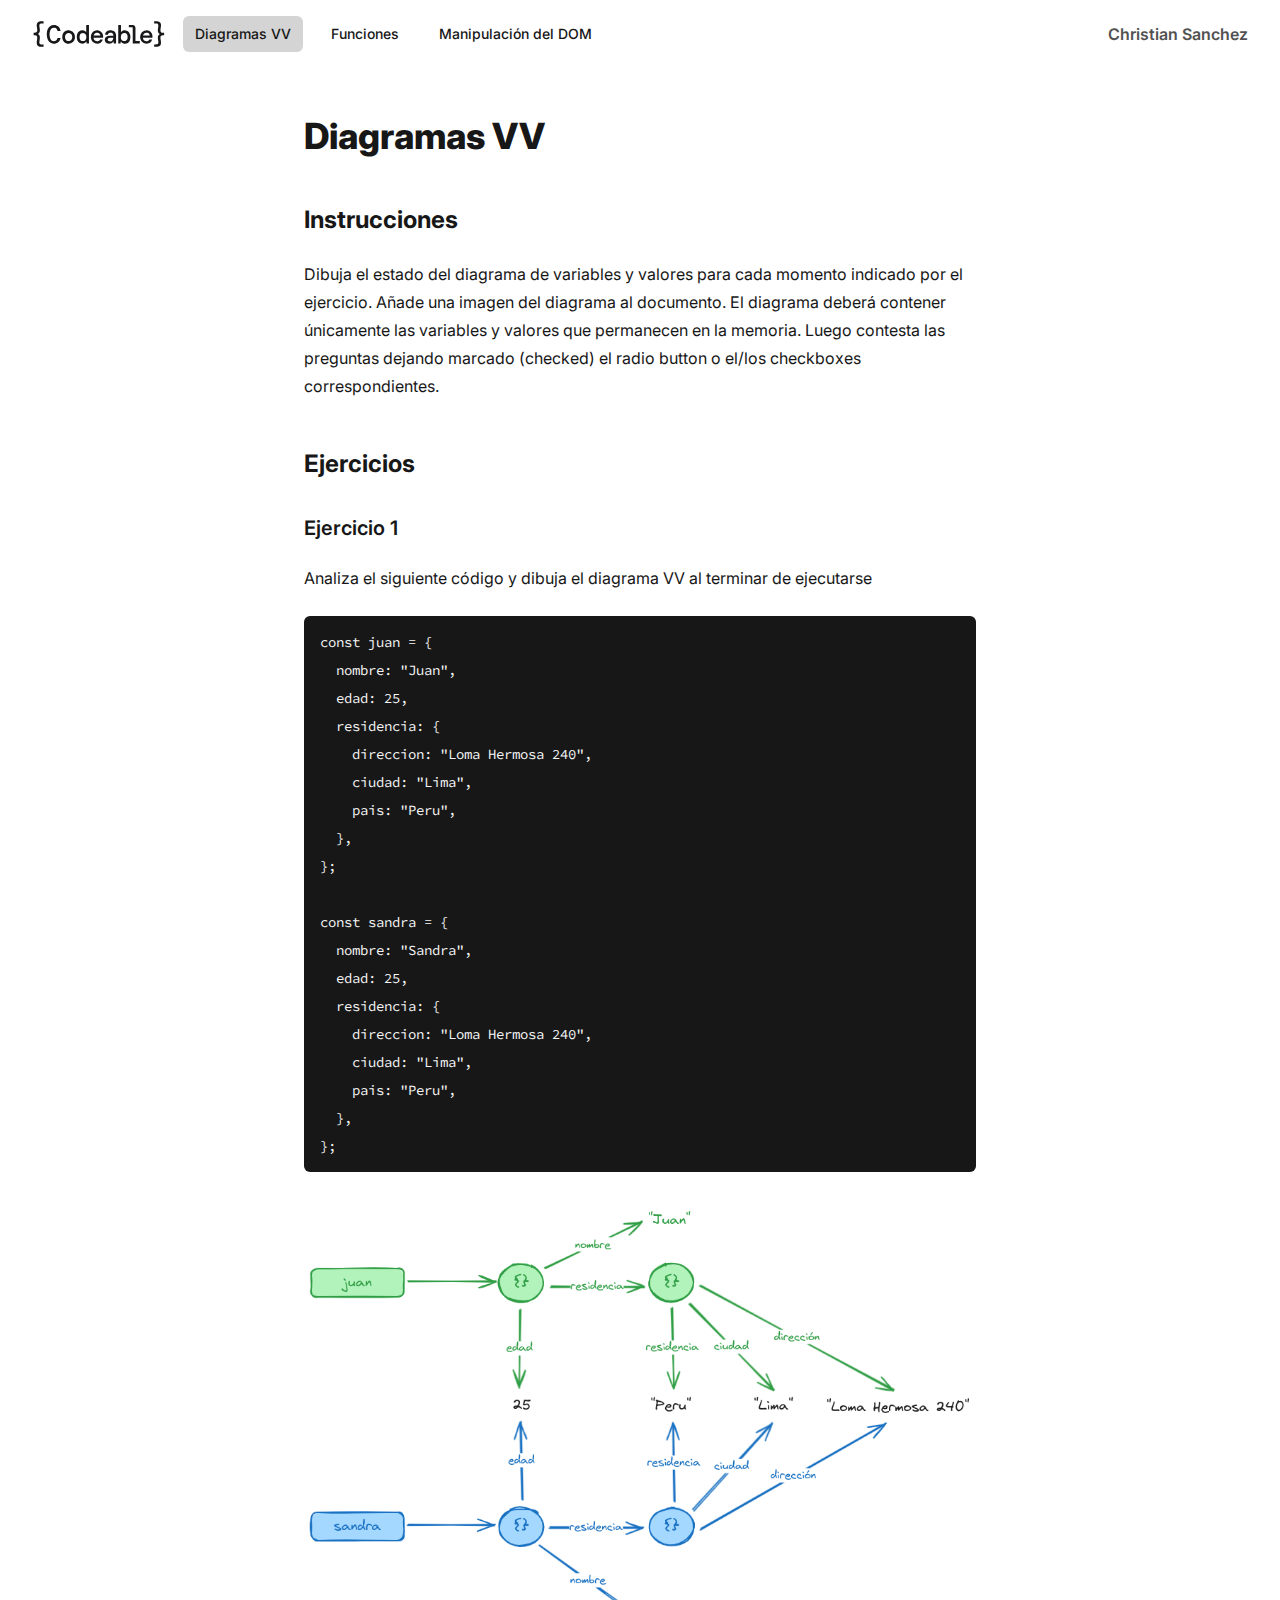
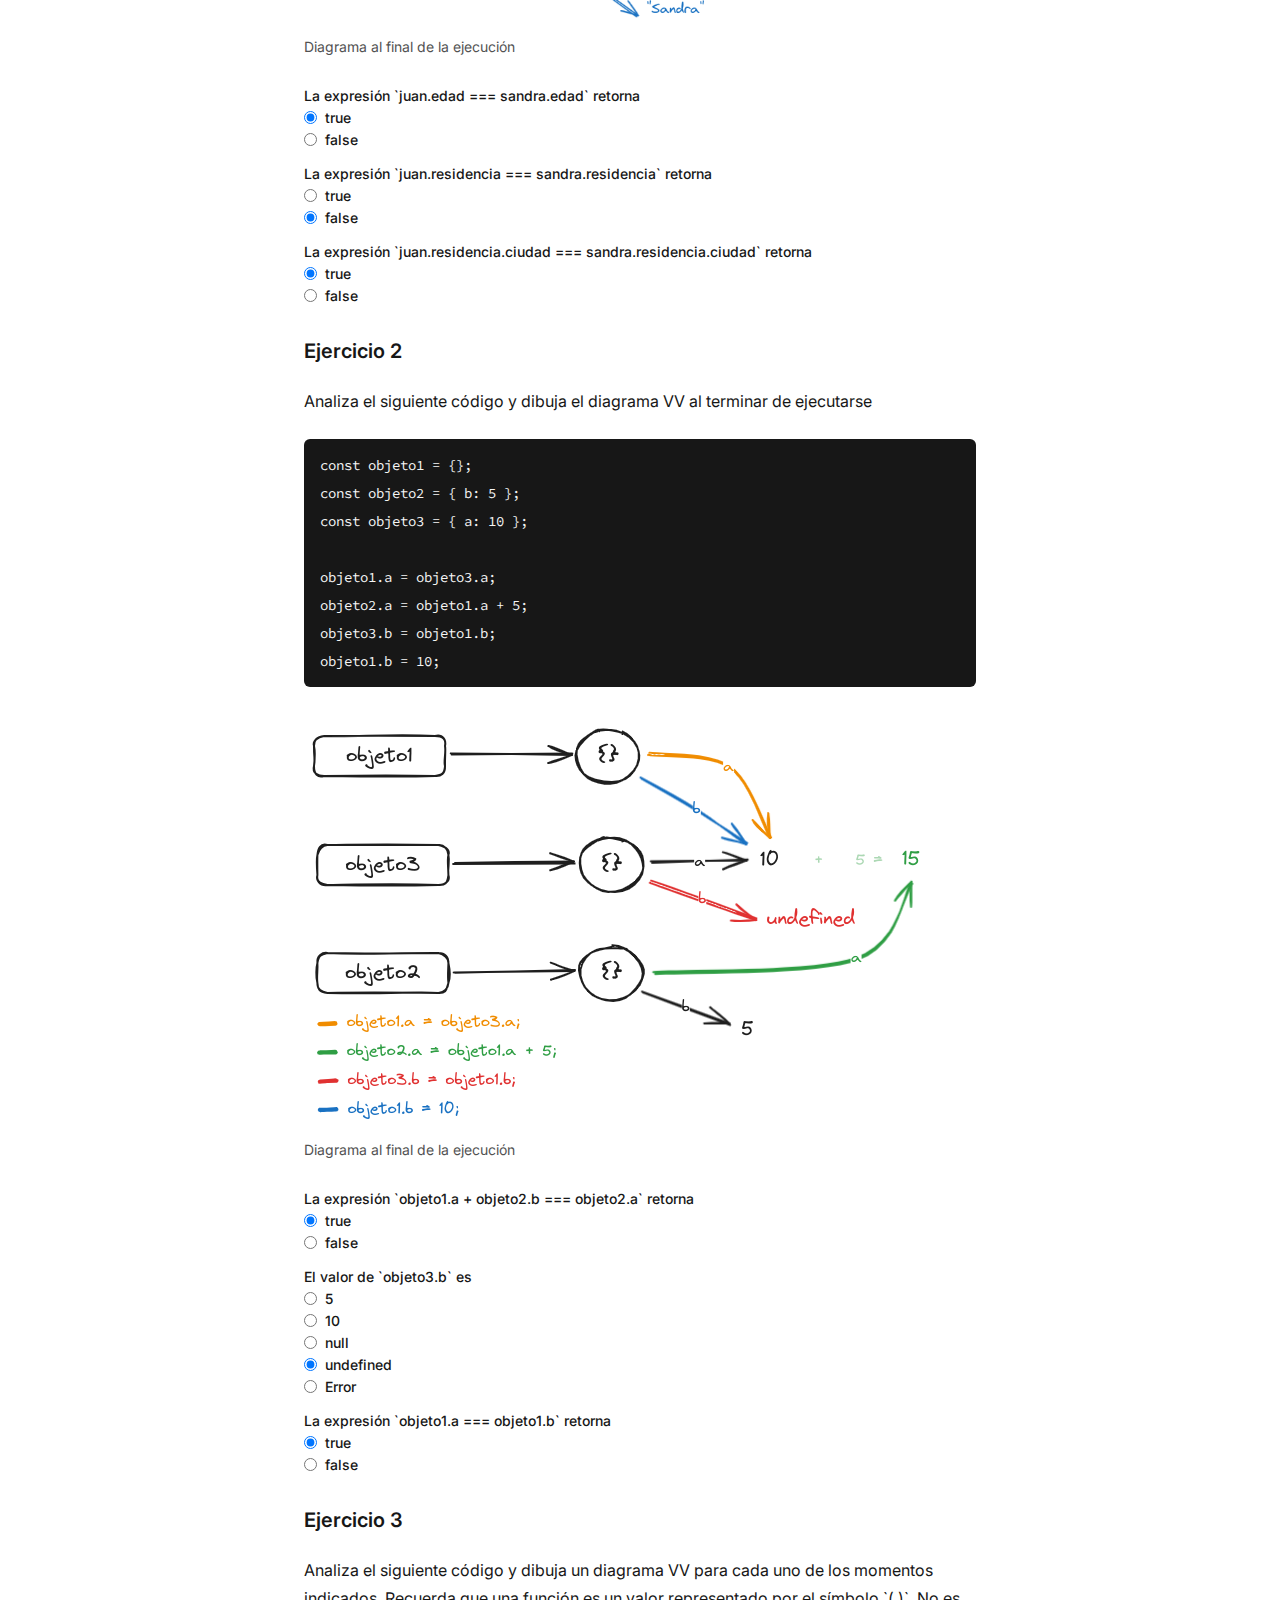
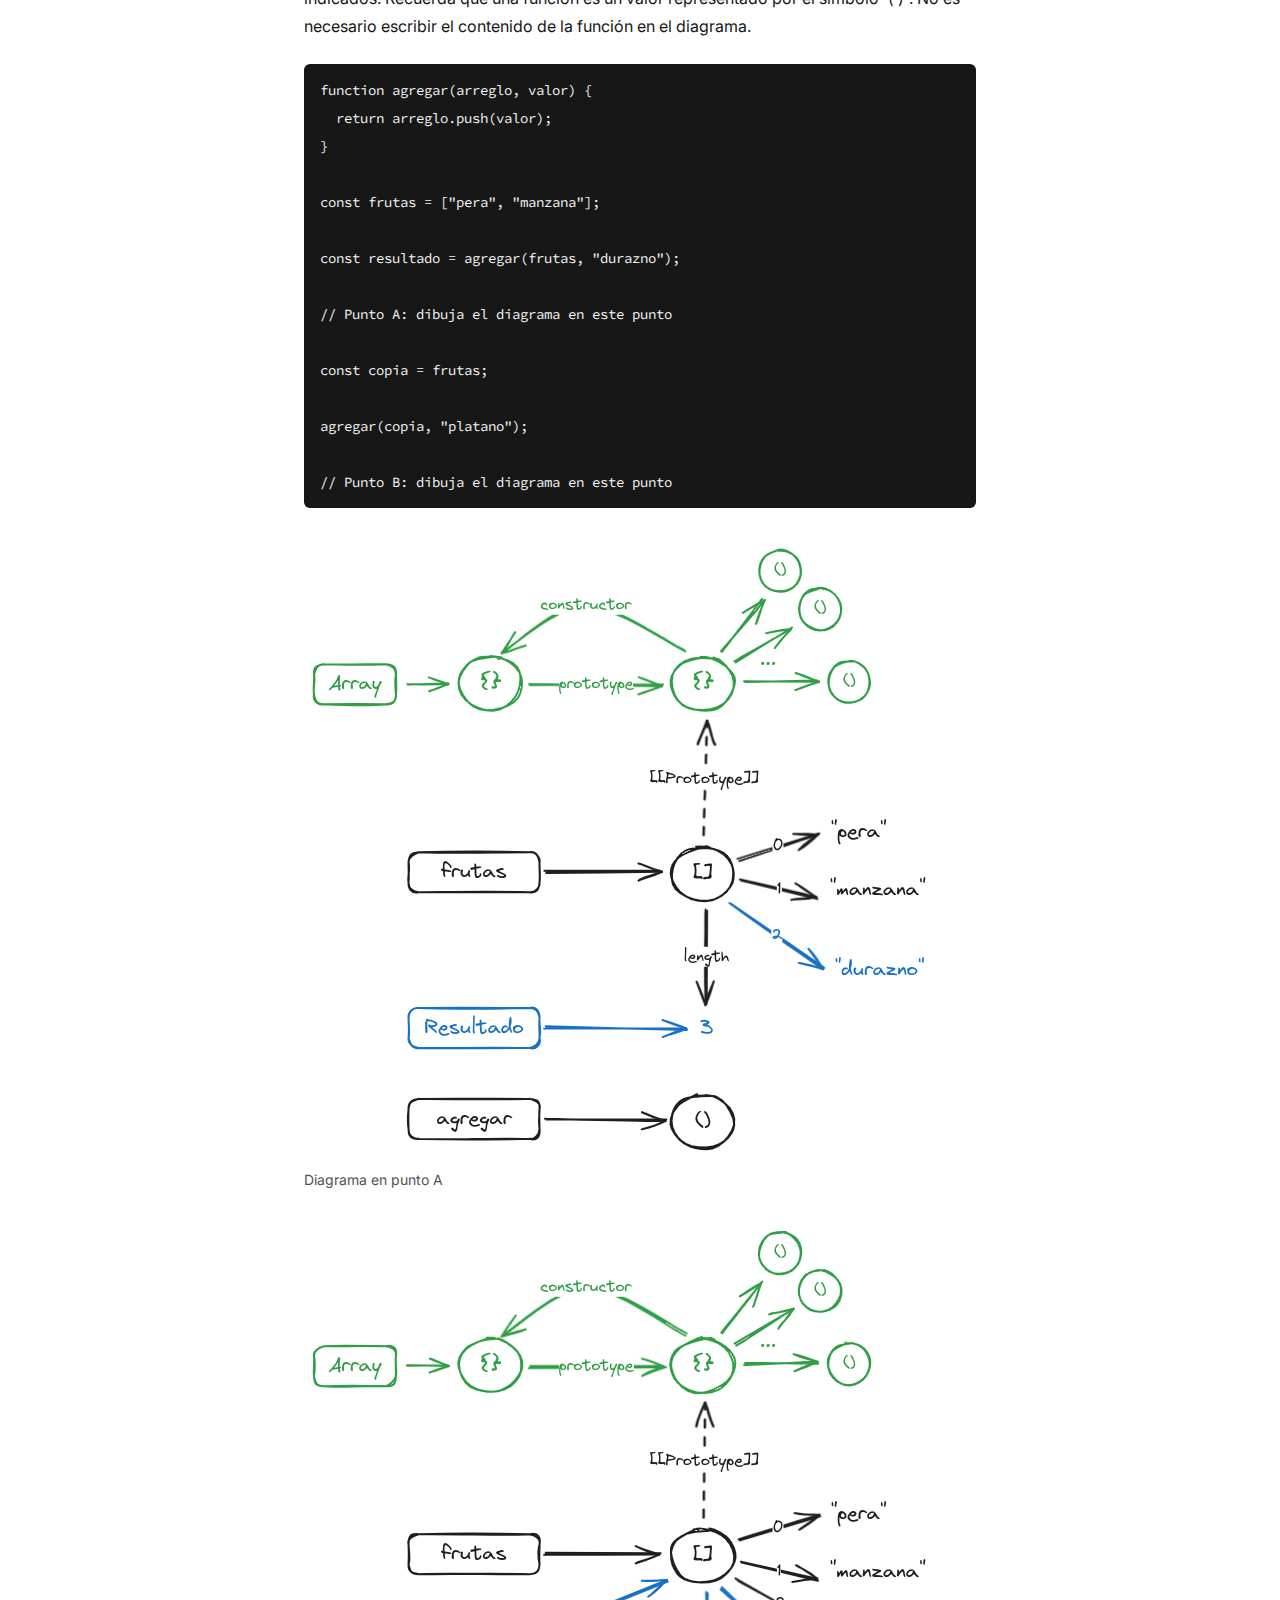
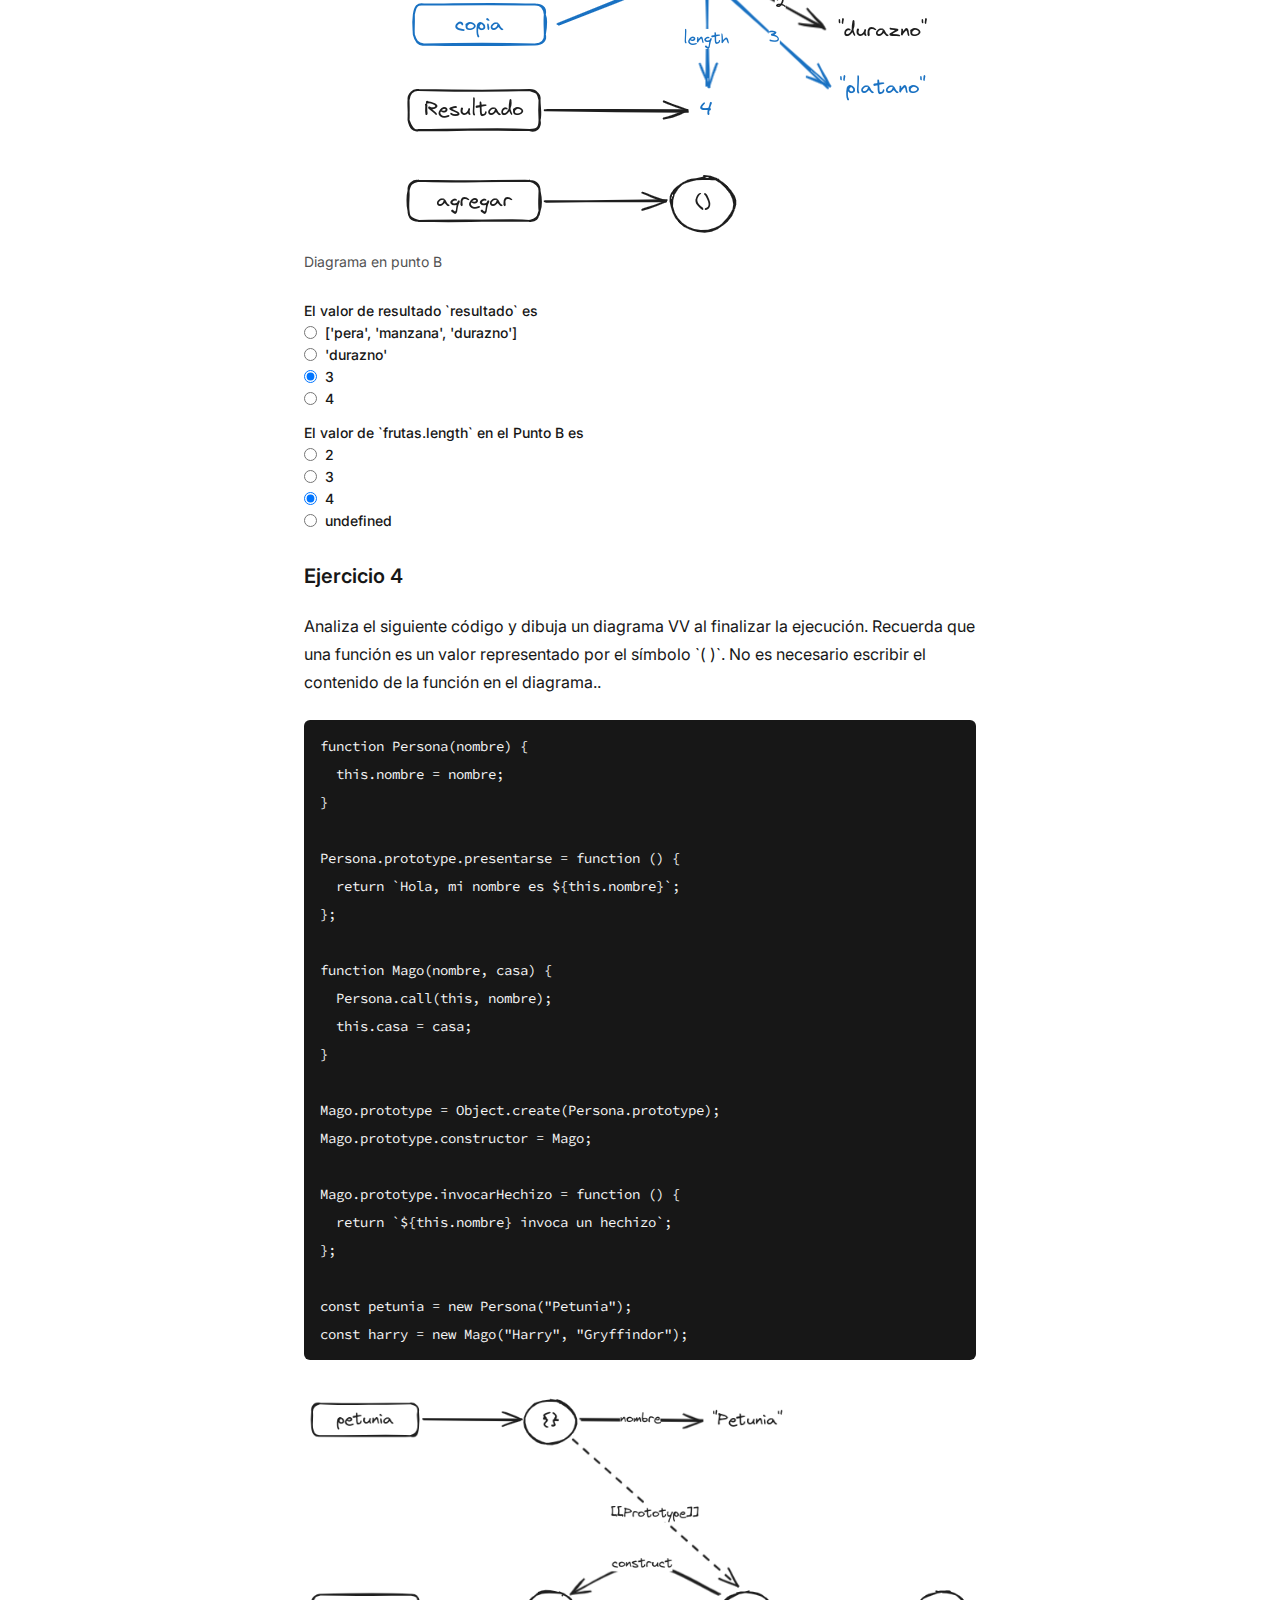
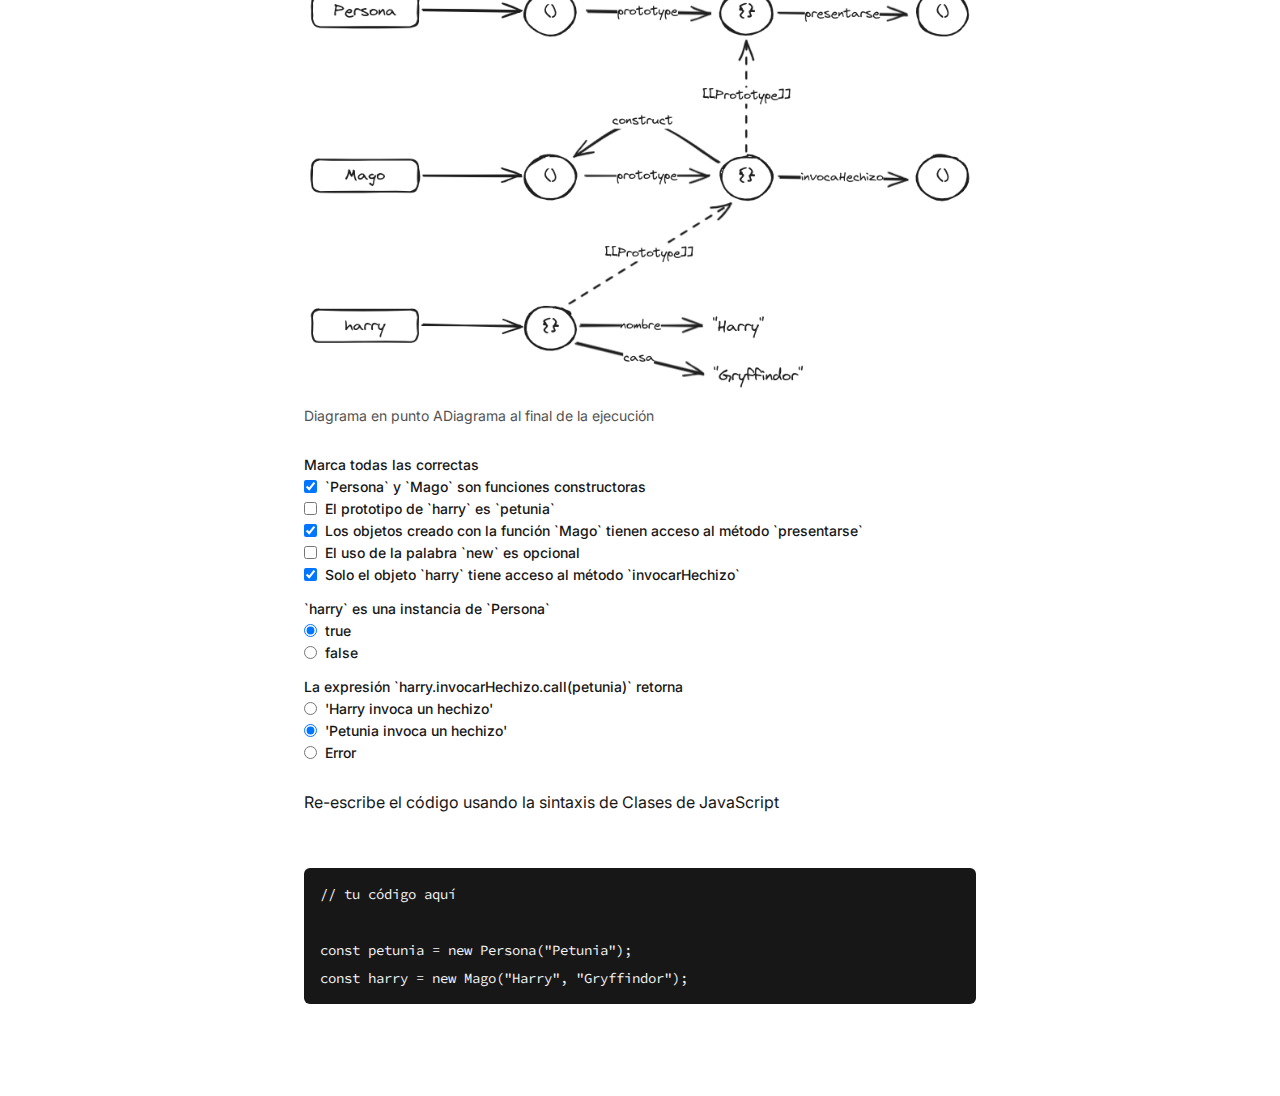
==== diagramas.html @ 8c890bec "html commit" ====
<!DOCTYPE html>
<html lang="es">
  <head>
    <meta charset="UTF-8" />
    <meta name="viewport" content="width=device-width, initial-scale=1.0" />
    <title>Web Fundamentals Evaluation - Diagramas VV</title>
    <link rel="stylesheet" href="/styles/index.css" />
  </head>
  <body>
    <header class="header">
      <div class="header__container container">
        <a href="/index.html">
          <img
            src="assets/images/codeable-logo-sm.svg"
            alt="codeable-logo"
            width="135"
            height="32"
            class="header__logo"
          />
        </a>
        <nav class="navigation">
          <ul>
            <li class="active"><a href="/diagramas.html">Diagramas VV</a></li>
            <li><a href="/funciones.html">Funciones</a></li>
            <li><a href="/dom.html">Manipulación del DOM</a></li>
          </ul>
        </nav>
        <p class="header__name">Christian Sanchez</p>
      </div>
    </header>
    <main class="main">
      <div class="container">
        <div class="content">
          <h1>Diagramas VV</h1>
          <h2>Instrucciones</h2>
          <p>
            Dibuja el estado del diagrama de variables y valores para cada
            momento indicado por el ejercicio. Añade una imagen del diagrama al
            documento. El diagrama deberá contener únicamente las variables y
            valores que permanecen en la memoria. Luego contesta las preguntas
            dejando marcado (checked) el radio button o el/los checkboxes
            correspondientes.
          </p>
          <h2>Ejercicios</h2>
          <h3>Ejercicio 1</h3>
          <p>
            Analiza el siguiente código y dibuja el diagrama VV al terminar de
            ejecutarse
          </p>
          <pre><code>const juan = {
  nombre: "Juan",
  edad: 25,
  residencia: {
    direccion: "Loma Hermosa 240",
    ciudad: "Lima",
    pais: "Peru",
  },
};
  
const sandra = {
  nombre: "Sandra",
  edad: 25,
  residencia: {
    direccion: "Loma Hermosa 240",
    ciudad: "Lima",
    pais: "Peru",
  },
};</code></pre>
          <figure>
            <img src="/assets/images/EV-Ejercicio1.png" alt="ejercicio-1" />
            <figcaption>Diagrama al final de la ejecución</figcaption>
          </figure>
          <div class="form-field">
            <label>La expresión `juan.edad === sandra.edad` retorna</label>
            <div class="check-group">
              <label class="check-item"
                ><input type="radio" value="true" checked />true</label
              >
              <label class="check-item"
                ><input type="radio" value="false" />false</label
              >
            </div>
          </div>
          <div class="form-field">
            <label
              >La expresión `juan.residencia === sandra.residencia`
              retorna</label
            >
            <div class="check-group">
              <label class="check-item"
                ><input type="radio" value="true" />true</label
              >
              <label class="check-item"
                ><input type="radio" value="false" checked />false</label
              >
            </div>
          </div>
          <div class="form-field">
            <label
              >La expresión `juan.residencia.ciudad ===
              sandra.residencia.ciudad` retorna</label
            >
            <div class="check-group">
              <label class="check-item"
                ><input type="radio" value="true" checked />true</label
              >
              <label class="check-item"
                ><input type="radio" value="false" />false</label
              >
            </div>
          </div>
          <h3>Ejercicio 2</h3>
          <p>
            Analiza el siguiente código y dibuja el diagrama VV al terminar de
            ejecutarse
          </p>
          <pre><code>const objeto1 = {};
const objeto2 = { b: 5 };
const objeto3 = { a: 10 };

objeto1.a = objeto3.a;
objeto2.a = objeto1.a + 5;
objeto3.b = objeto1.b;
objeto1.b = 10;</code></pre>
          <figure>
            <img src="/assets/images/EV-Ejercicio2.png" alt="ejercicio-2" />
            <figcaption>Diagrama al final de la ejecución</figcaption>
          </figure>
          <div class="form-field">
            <label
              >La expresión `objeto1.a + objeto2.b === objeto2.a` retorna</label
            >
            <div class="check-group">
              <label class="check-item"
                ><input type="radio" value="true" checked />true</label
              >
              <label class="check-item"
                ><input type="radio" value="false" />false</label
              >
            </div>
          </div>
          <div class="form-field">
            <label>El valor de `objeto3.b` es</label>
            <div class="check-group">
              <label class="check-item"
                ><input type="radio" value="5" />5</label
              >
              <label class="check-item"
                ><input type="radio" value="10" />10</label
              >
              <label class="check-item"
                ><input type="radio" value="null" />null</label
              >
              <label class="check-item"
                ><input
                  type="radio"
                  value="undefined"
                  checked
                />undefined</label
              >
              <label class="check-item"
                ><input type="radio" value="Error" />Error</label
              >
            </div>
          </div>
          <div class="form-field">
            <label>La expresión `objeto1.a === objeto1.b` retorna</label>
            <div class="check-group">
              <label class="check-item"
                ><input type="radio" value="true" checked />true</label
              >
              <label class="check-item"
                ><input type="radio" value="false" />false</label
              >
            </div>
          </div>
          <h3>Ejercicio 3</h3>
          <p>
            Analiza el siguiente código y dibuja un diagrama VV para cada uno de
            los momentos indicados. Recuerda que una función es un valor
            representado por el símbolo `( )`. No es necesario escribir el
            contenido de la función en el diagrama.
          </p>
          <pre><code>function agregar(arreglo, valor) {
  return arreglo.push(valor);
}

const frutas = ["pera", "manzana"];

const resultado = agregar(frutas, "durazno");

// Punto A: dibuja el diagrama en este punto

const copia = frutas;

agregar(copia, "platano");

// Punto B: dibuja el diagrama en este punto</code></pre>
          <figure>
            <img src="/assets/images/EV-Ejercicio3a.png" alt="ejercicio-3a" />
            <figcaption>Diagrama en punto A</figcaption>
          </figure>
          <figure>
            <img src="/assets/images/EV-Ejercicio3b.png" alt="ejercicio-3b" />
            <figcaption>Diagrama en punto B</figcaption>
          </figure>
          <div class="form-field">
            <label>El valor de resultado `resultado` es</label>
            <div class="check-group">
              <label class="check-item"
                ><input type="radio" value="1" />['pera', 'manzana',
                'durazno']</label
              >
              <label class="check-item"
                ><input type="radio" value="2" />'durazno'</label
              >
              <label class="check-item"
                ><input type="radio" value="3" checked />3</label
              >
              <label class="check-item"
                ><input type="radio" value="4" />4</label
              >
            </div>
          </div>
          <div class="form-field">
            <label>El valor de `frutas.length` en el Punto B es</label>
            <div class="check-group">
              <label class="check-item"
                ><input type="radio" value="2" />2</label
              >
              <label class="check-item"
                ><input type="radio" value="3" />3</label
              >
              <label class="check-item"
                ><input type="radio" value="4" checked />4</label
              >
              <label class="check-item"
                ><input type="radio" value="undefined" />undefined</label
              >
            </div>
          </div>
          <h3>Ejercicio 4</h3>
          <p>
            Analiza el siguiente código y dibuja un diagrama VV al finalizar la
            ejecución. Recuerda que una función es un valor representado por el
            símbolo `( )`. No es necesario escribir el contenido de la función
            en el diagrama..
          </p>
          <pre><code>function Persona(nombre) {
  this.nombre = nombre;
}

Persona.prototype.presentarse = function () {
  return `Hola, mi nombre es ${this.nombre}`;
};

function Mago(nombre, casa) {
  Persona.call(this, nombre);
  this.casa = casa;
}

Mago.prototype = Object.create(Persona.prototype);
Mago.prototype.constructor = Mago;

Mago.prototype.invocarHechizo = function () {
  return `${this.nombre} invoca un hechizo`;
};

const petunia = new Persona("Petunia");
const harry = new Mago("Harry", "Gryffindor");</code></pre>
          <figure>
            <img src="/assets/images/EV-Ejercicio4.png" alt="ejercicio-4" />
            <figcaption>
              Diagrama en punto ADiagrama al final de la ejecución
            </figcaption>
          </figure>
          <div class="form-field">
            <label>Marca todas las correctas</label>
            <div class="check-group">
              <label class="check-item">
                <input type="checkbox" value="yes" checked />
                `Persona` y `Mago` son funciones constructoras
              </label>
              <label class="check-item">
                <input type="checkbox" value="yes" />
                El prototipo de `harry` es `petunia`
              </label>
              <label class="check-item">
                <input type="checkbox" value="yes" checked />
                Los objetos creado con la función `Mago` tienen acceso al método
                `presentarse`
              </label>
              <label class="check-item">
                <input type="checkbox" value="yes" />
                El uso de la palabra `new` es opcional
              </label>
              <label class="check-item">
                <input type="checkbox" value="yes" checked />
                Solo el objeto `harry` tiene acceso al método `invocarHechizo`
              </label>
            </div>
          </div>
          <div class="form-field">
            <label>`harry` es una instancia de `Persona`</label>
            <div class="check-group">
              <label class="check-item"
                ><input type="radio" value="true" checked />true</label
              >
              <label class="check-item"
                ><input type="radio" value="false" />false</label
              >
            </div>
          </div>
          <div class="form-field">
            <label
              >La expresión `harry.invocarHechizo.call(petunia)` retorna</label
            >
            <div class="check-group">
              <label class="check-item"
                ><input type="radio" value="1" />'Harry invoca un
                hechizo'</label
              >
              <label class="check-item"
                ><input type="radio" value="2" checked />'Petunia invoca un
                hechizo'</label
              >
              <label class="check-item"
                ><input type="radio" value="3" />Error</label
              >
            </div>
            <p>
              Re-escribe el código usando la sintaxis de Clases de JavaScript
            </p>
            <pre><code>// tu código aquí

const petunia = new Persona("Petunia");
const harry = new Mago("Harry", "Gryffindor");</code></pre>
          </div>
        </div>
      </div>
    </main>
  </body>
</html>
---- styles/index.css ----
@import url("https://fonts.googleapis.com/css2?family=Familjen+Grotesk:wght@500;600&family=Inter:wght@300;400;500;600;700&family=Source+Code+Pro:wght@400;500;600&display=swap");

/* 1. Settings */
@import url(1-settings/border.css);
@import url(1-settings/breakpoints.css);
@import url(1-settings/color.css);
@import url(1-settings/spacing.css);
@import url(1-settings/typography.css);
@import url(1-settings/width.css);

/* 2. Generic */
@import url(2-generic/reset.css);

/* 3. Elements */
@import url(3-elements/elements.css);

/* 4. Objects */
@import url(4-objects/objects.css);

/* 5. Components */

@import url(5-components/header.css);
@import url(5-components/content.css);
@import url(5-components/check-item.css);
@import url(5-components/check-group.css);
@import url(5-components/form-field.css);
@import url(5-components/tooltip.css);
@import url(5-components/form.css);

/* Atoms */

@import url(5-components/button.css);
@import url(5-components/link.css);

/* Molecules */
@import url(5-components/navigation.css);
@import url(5-components/home.css);
/* @import url(5-components/header.css); */

/* Organisms */

/* 6. Utilities */
@import url(6-utilities/utilities.css);

/*
* {
  outline: 1px dashed red;
}
*/
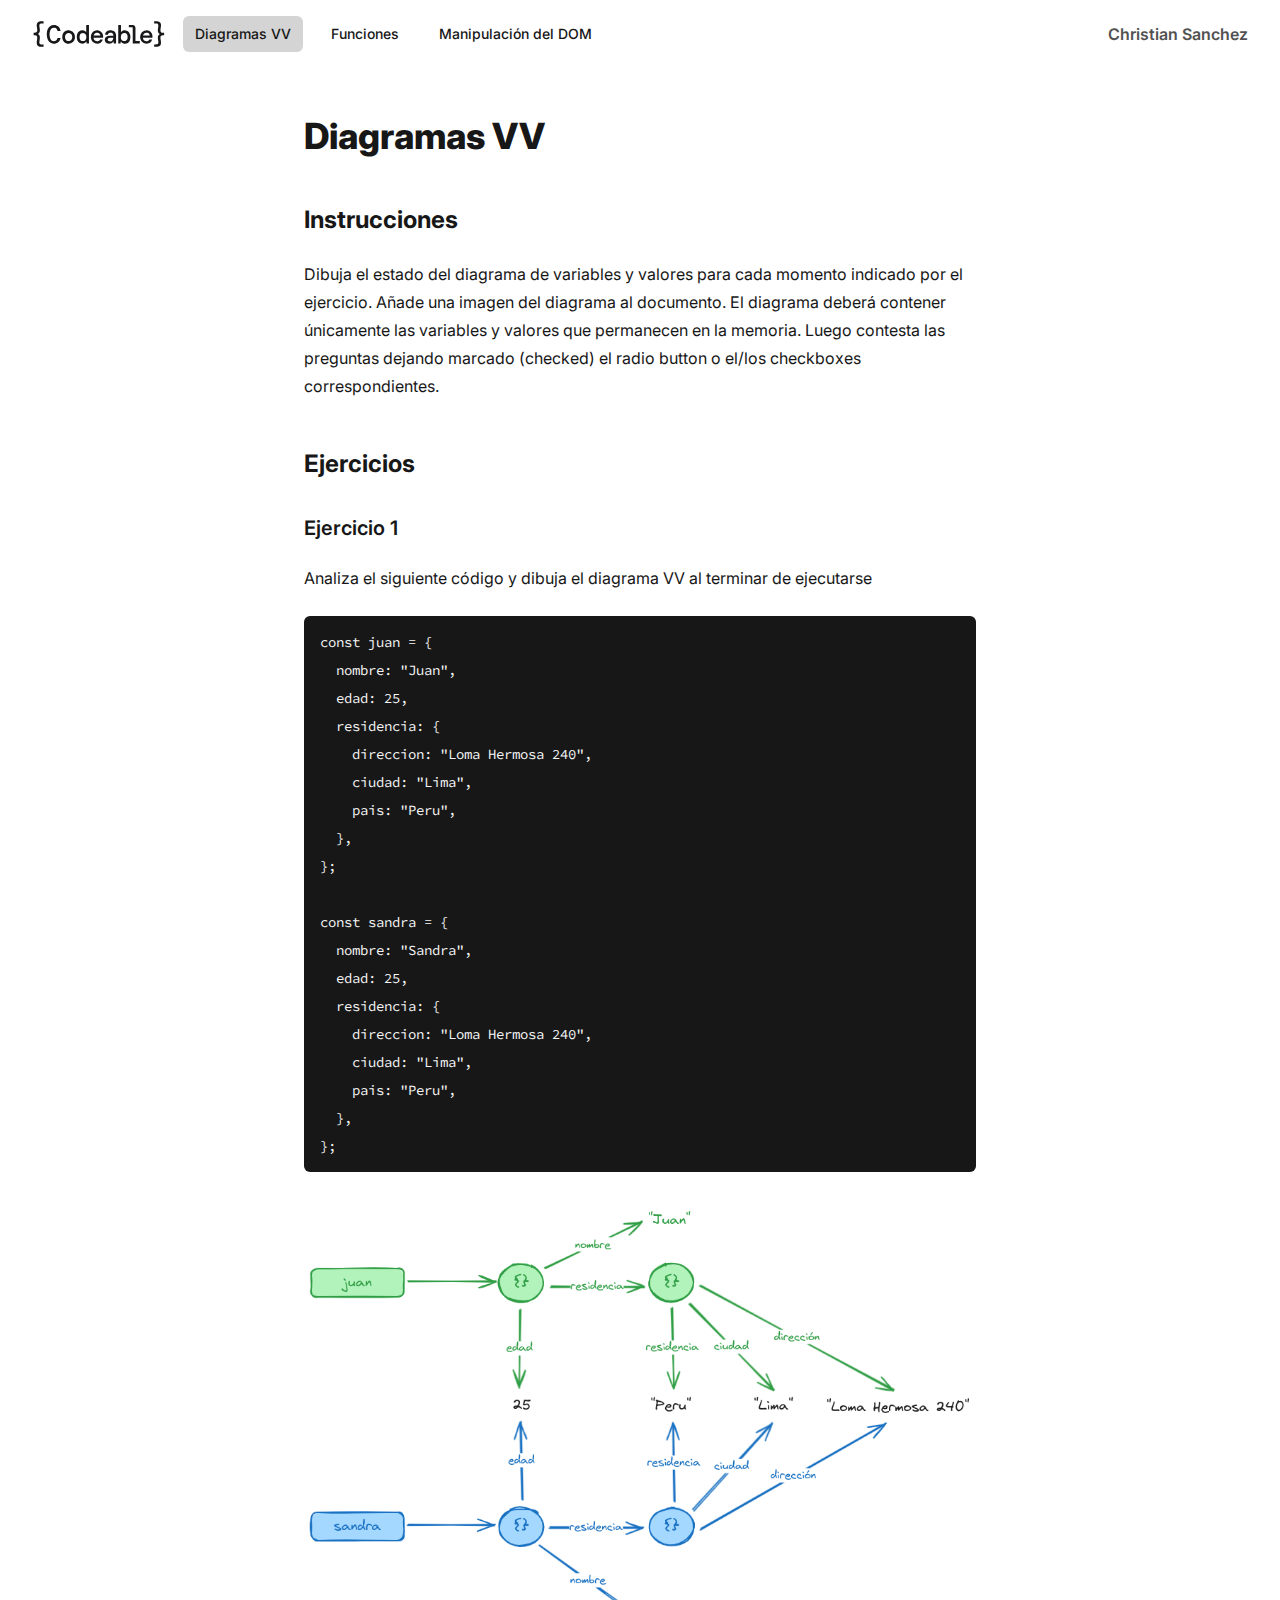
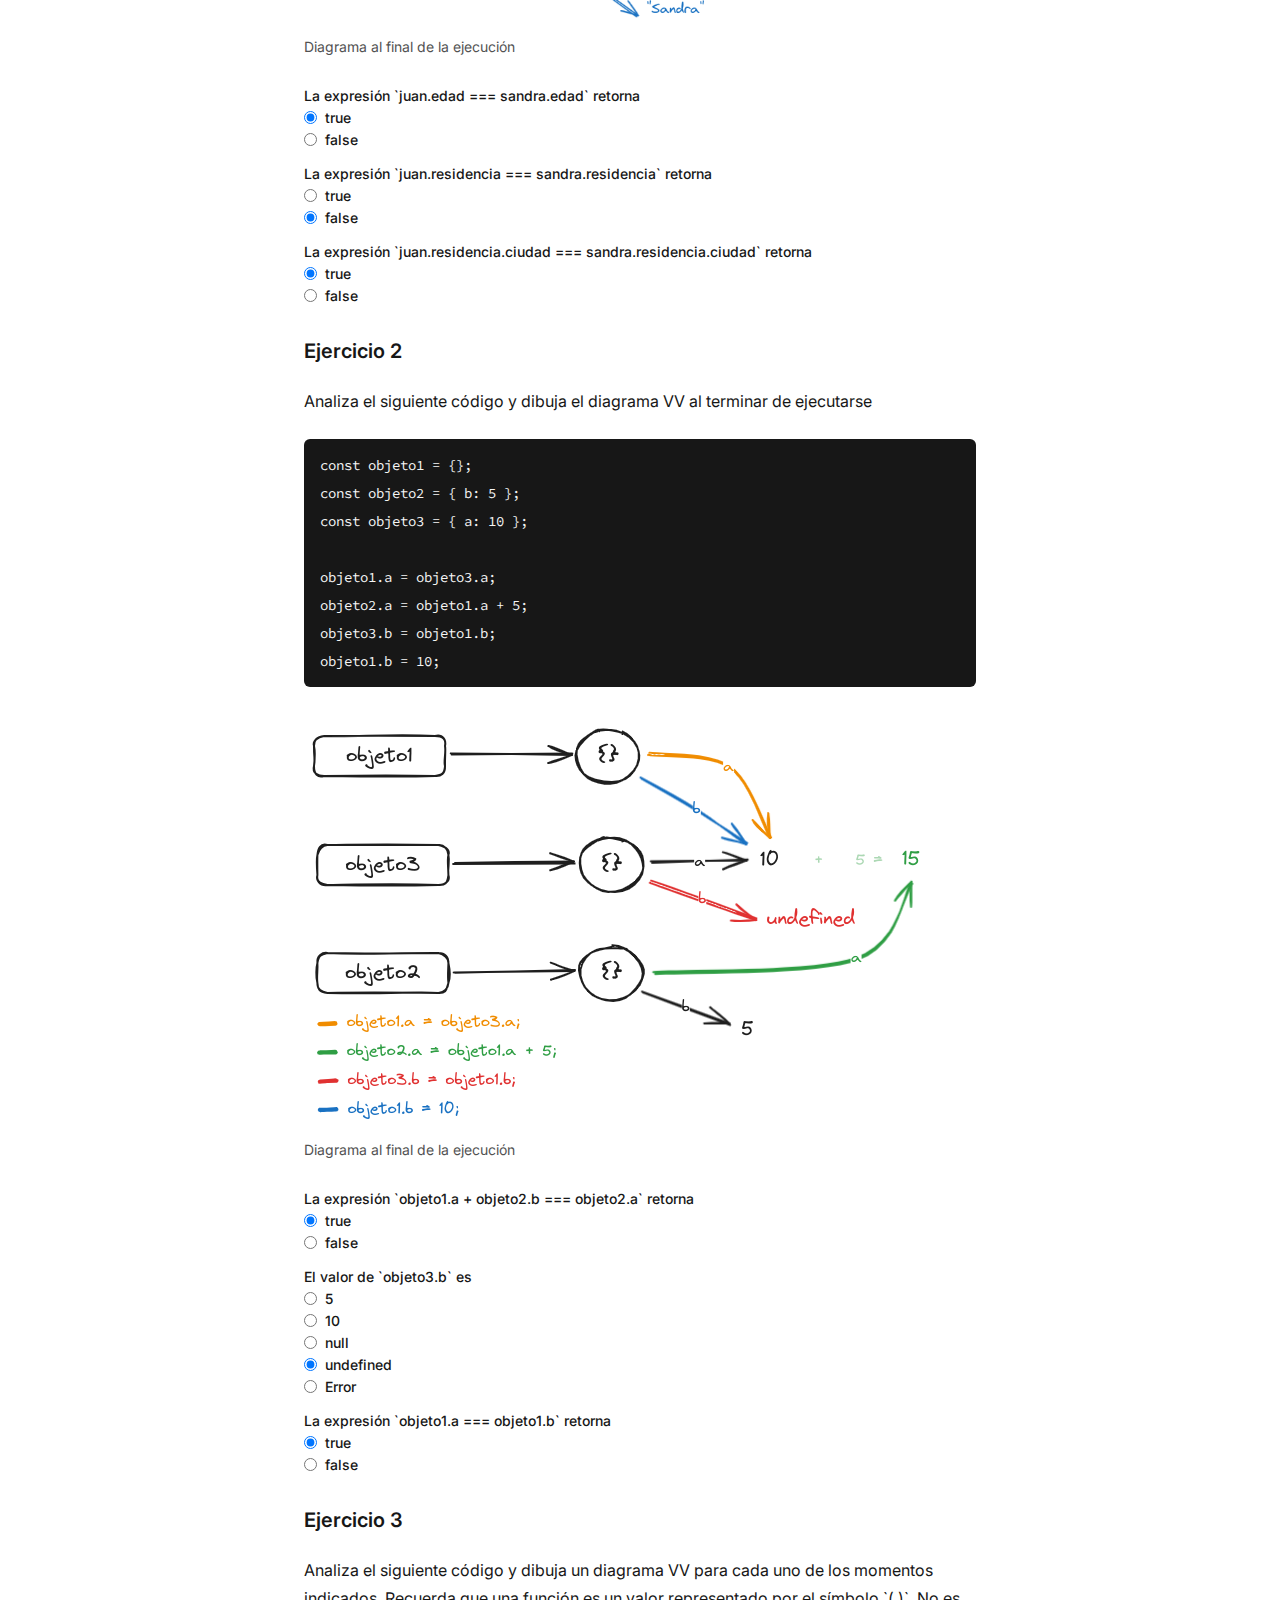
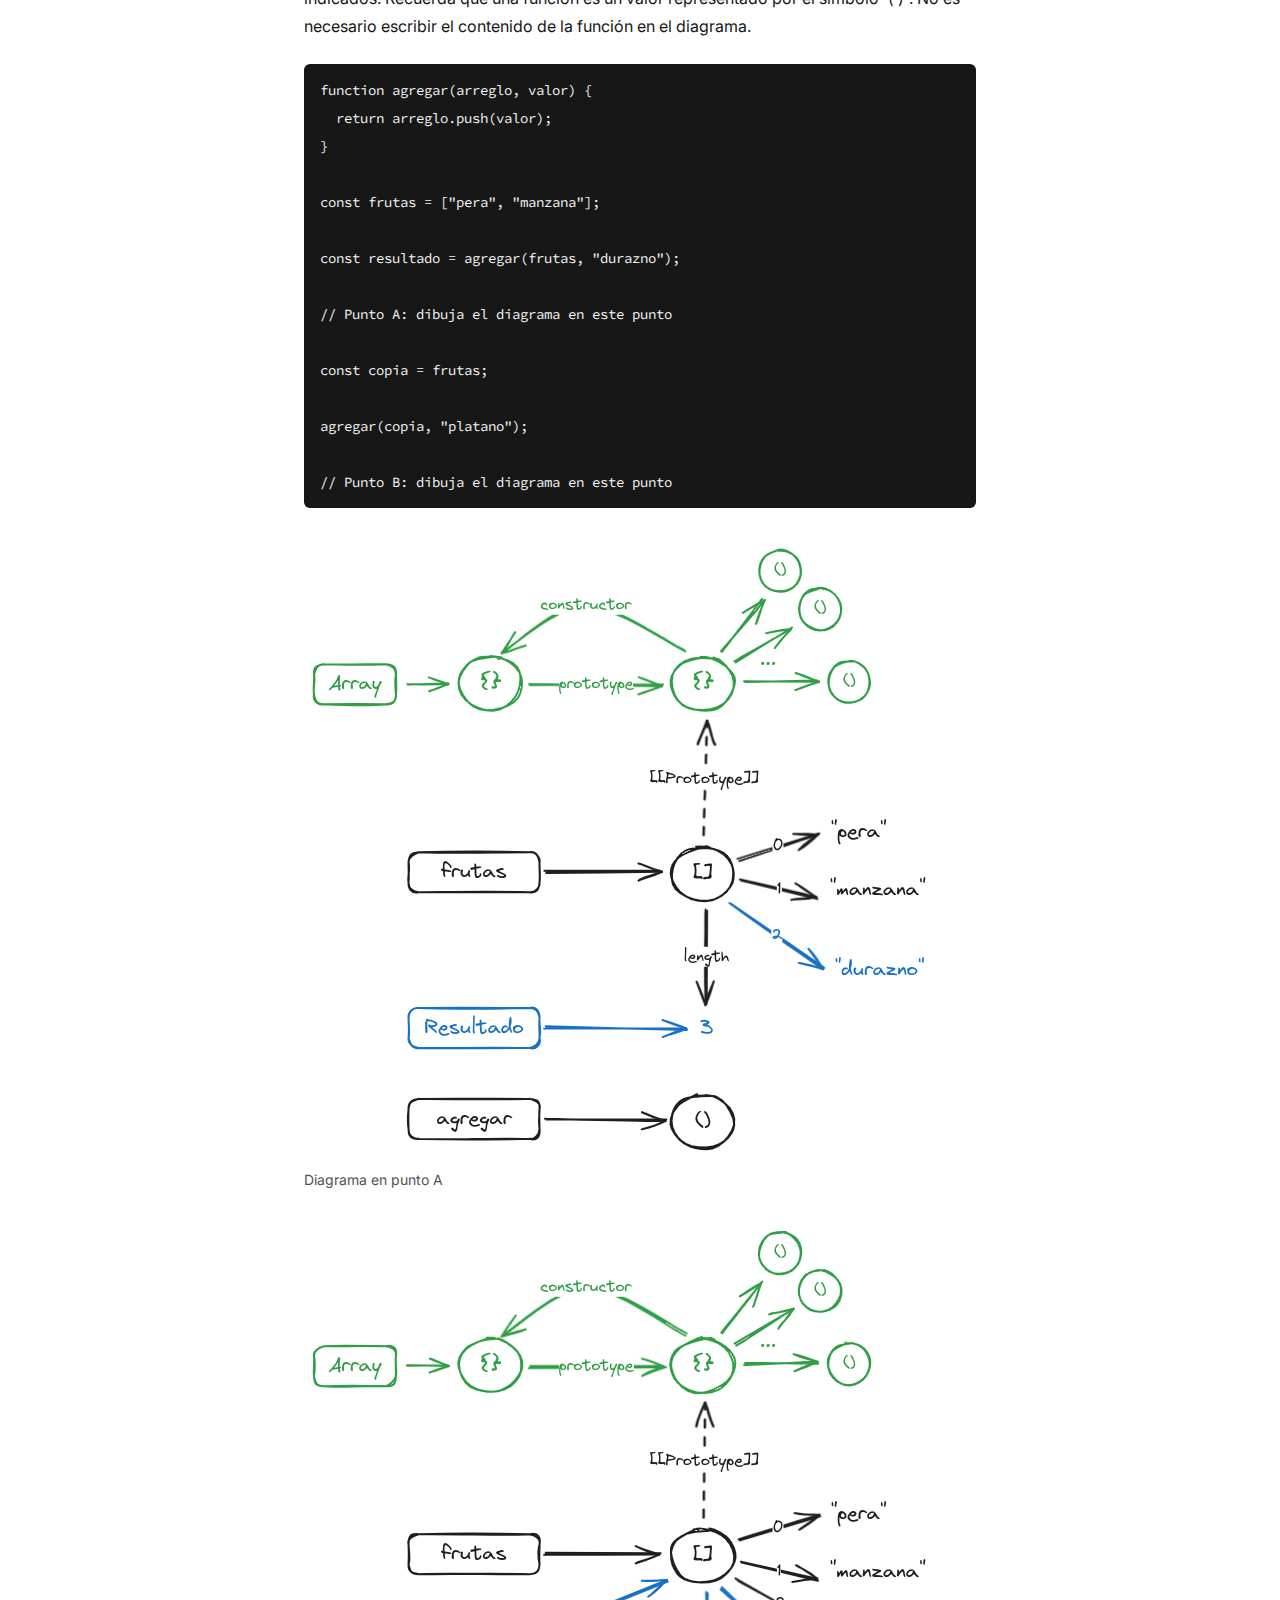
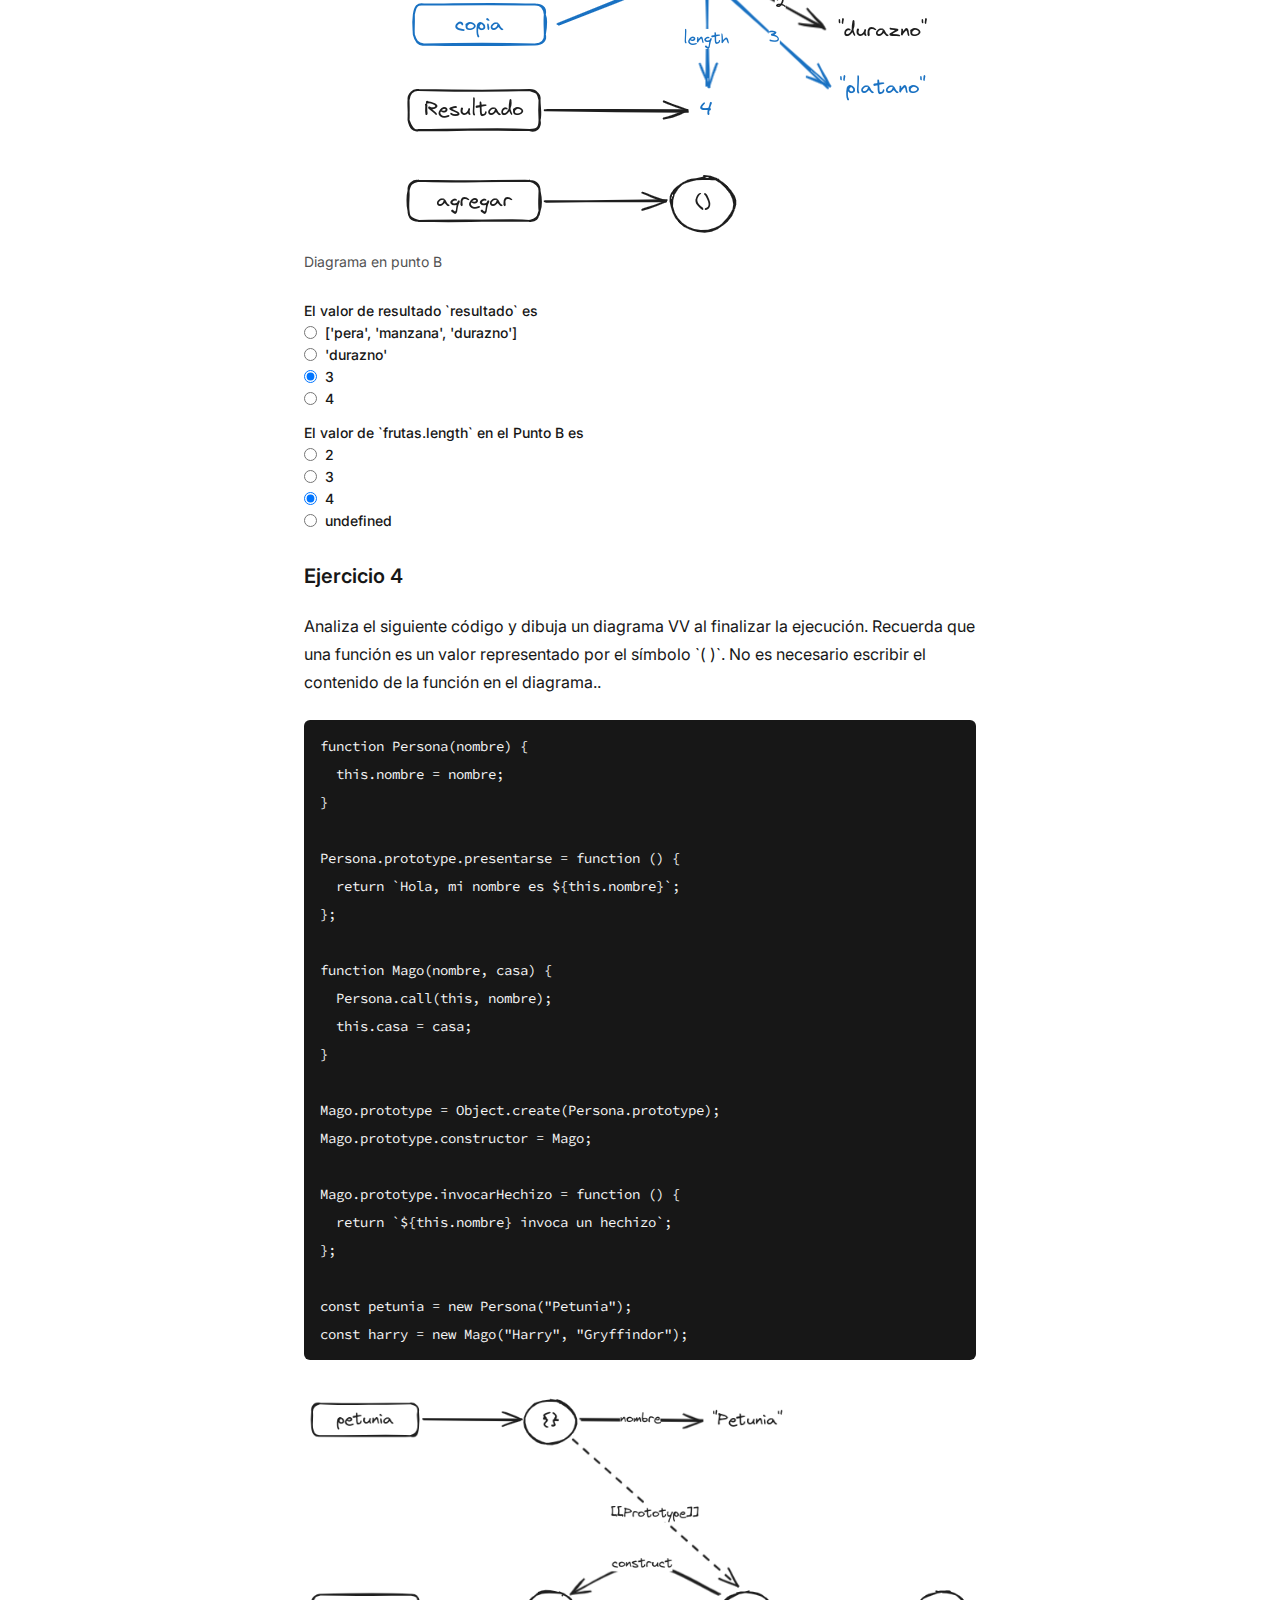
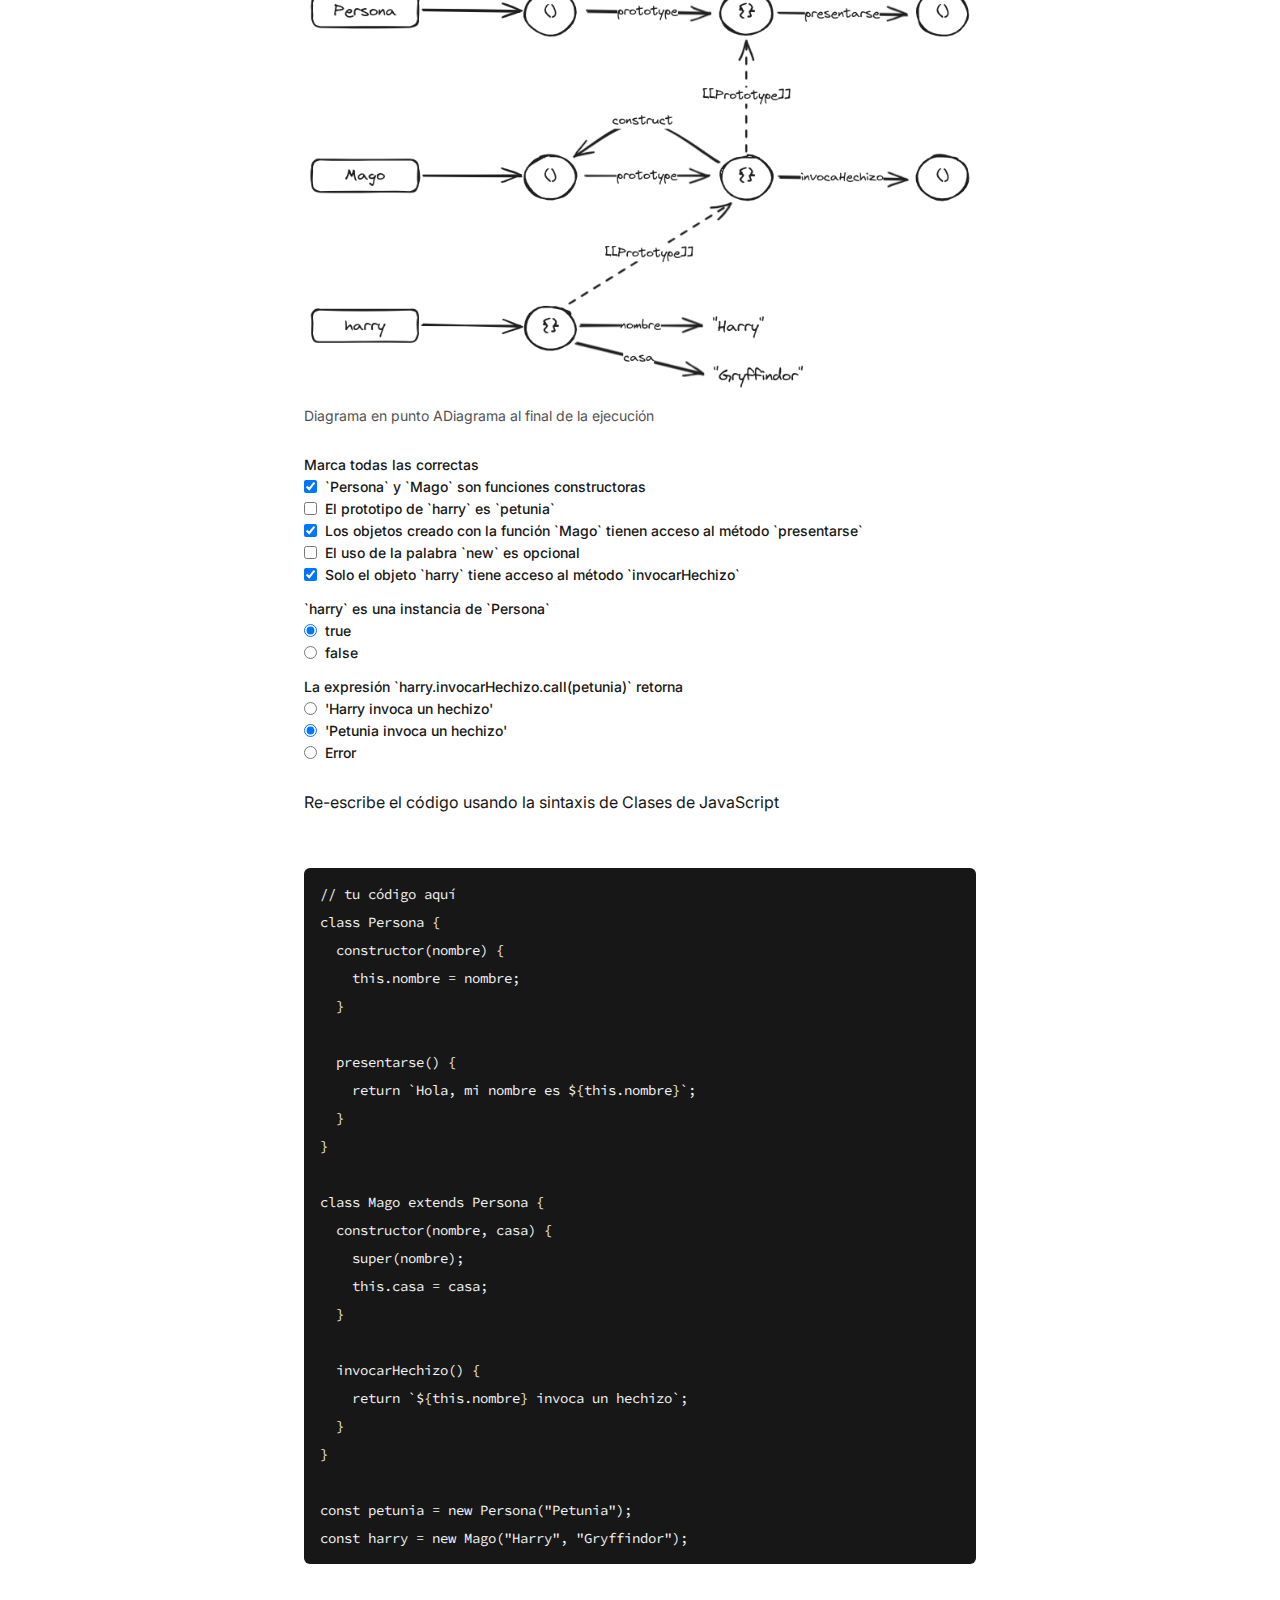
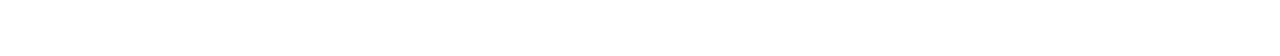
==== commit 6f20cd5d: "add form commit" ====
--- a/diagramas.html
+++ b/diagramas.html
@@ -4,12 +4,12 @@
     <meta charset="UTF-8" />
     <meta name="viewport" content="width=device-width, initial-scale=1.0" />
     <title>Web Fundamentals Evaluation - Diagramas VV</title>
-    <link rel="stylesheet" href="/styles/index.css" />
+    <link rel="stylesheet" href="styles/index.css" />
   </head>
   <body>
     <header class="header">
       <div class="header__container container">
-        <a href="/index.html">
+        <a href="index.html">
           <img
             src="assets/images/codeable-logo-sm.svg"
             alt="codeable-logo"
@@ -20,9 +20,9 @@
         </a>
         <nav class="navigation">
           <ul>
-            <li class="active"><a href="/diagramas.html">Diagramas VV</a></li>
-            <li><a href="/funciones.html">Funciones</a></li>
-            <li><a href="/dom.html">Manipulación del DOM</a></li>
+            <li class="active"><a href="diagramas.html">Diagramas VV</a></li>
+            <li><a href="funciones.html">Funciones</a></li>
+            <li><a href="dom.html">Manipulación del DOM</a></li>
           </ul>
         </nav>
         <p class="header__name">Christian Sanchez</p>
@@ -67,7 +67,7 @@
   },
 };</code></pre>
           <figure>
-            <img src="/assets/images/EV-Ejercicio1.png" alt="ejercicio-1" />
+            <img src="assets/images/EV-Ejercicio1.png" alt="ejercicio-1" />
             <figcaption>Diagrama al final de la ejecución</figcaption>
           </figure>
           <div class="form-field">
@@ -123,7 +123,7 @@
 objeto3.b = objeto1.b;
 objeto1.b = 10;</code></pre>
           <figure>
-            <img src="/assets/images/EV-Ejercicio2.png" alt="ejercicio-2" />
+            <img src="assets/images/EV-Ejercicio2.png" alt="ejercicio-2" />
             <figcaption>Diagrama al final de la ejecución</figcaption>
           </figure>
           <div class="form-field">
@@ -197,11 +197,11 @@
 
 // Punto B: dibuja el diagrama en este punto</code></pre>
           <figure>
-            <img src="/assets/images/EV-Ejercicio3a.png" alt="ejercicio-3a" />
+            <img src="assets/images/EV-Ejercicio3a.png" alt="ejercicio-3a" />
             <figcaption>Diagrama en punto A</figcaption>
           </figure>
           <figure>
-            <img src="/assets/images/EV-Ejercicio3b.png" alt="ejercicio-3b" />
+            <img src="assets/images/EV-Ejercicio3b.png" alt="ejercicio-3b" />
             <figcaption>Diagrama en punto B</figcaption>
           </figure>
           <div class="form-field">
@@ -269,7 +269,7 @@
 const petunia = new Persona("Petunia");
 const harry = new Mago("Harry", "Gryffindor");</code></pre>
           <figure>
-            <img src="/assets/images/EV-Ejercicio4.png" alt="ejercicio-4" />
+            <img src="assets/images/EV-Ejercicio4.png" alt="ejercicio-4" />
             <figcaption>
               Diagrama en punto ADiagrama al final de la ejecución
             </figcaption>
@@ -332,6 +332,26 @@
               Re-escribe el código usando la sintaxis de Clases de JavaScript
             </p>
             <pre><code>// tu código aquí
+class Persona {
+  constructor(nombre) {
+    this.nombre = nombre;
+  }
+
+  presentarse() {
+    return `Hola, mi nombre es ${this.nombre}`;
+  }
+}
+
+class Mago extends Persona {
+  constructor(nombre, casa) {
+    super(nombre);
+    this.casa = casa;
+  }
+
+  invocarHechizo() {
+    return `${this.nombre} invoca un hechizo`;
+  }
+}
 
 const petunia = new Persona("Petunia");
 const harry = new Mago("Harry", "Gryffindor");</code></pre>
